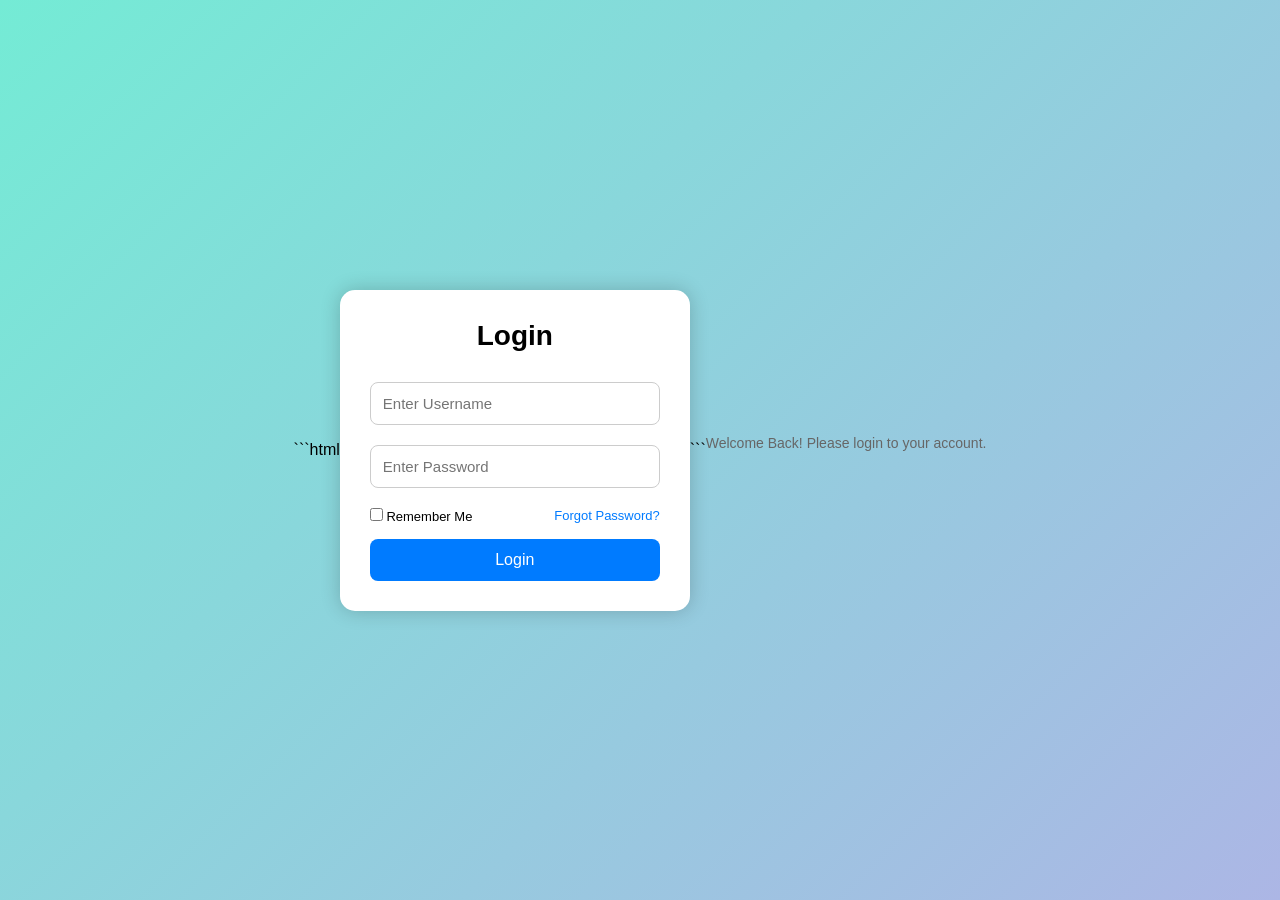
==== index.html @ 907f8bf3 "Added welcome message" ====
```html
<!DOCTYPE html>
<html lang="en">
<head>
    <meta charset="UTF-8">
    <meta name="viewport" content="width=device-width, initial-scale=1.0">

    <title>Login Page</title>

    <!-- CSS File Connect -->
    <link rel="stylesheet" href="style.css">
</head>

<body>

    <div class="login-box">

        <h2>Login</h2>

        <form>

            <input 
                type="text" 
                placeholder="Enter Username"
                required
            >

            <input 
                type="password" 
                placeholder="Enter Password"
                required
            >

            <div class="options">

                <label>
                    <input type="checkbox">
                    Remember Me
                </label>

                <a href="#">Forgot Password?</a>

            </div>

            <button type="submit">
                Login
            </button>

        </form>

    </div>

</body>
</html>
```
<p class="welcome-text">Welcome Back! Please login to your account.</p>
---- style.css ----
* {
    margin: 0;
    padding: 0;
    box-sizing: border-box;
}

body {
    display: flex;
    justify-content: center;
    align-items: center;
    min-height: 100vh;

    font-family: Arial, sans-serif;

    background: linear-gradient(
        135deg,
        #74ebd5,
        #ACB6E5
    );
}

.login-box {
    width: 350px;
    background: white;
    padding: 30px;

    border-radius: 15px;

    box-shadow: 
        0 0 20px rgba(0, 0, 0, 0.2);

    text-align: center;

    transition: 0.3s;
}

.login-box:hover {
    box-shadow: 
        0 0 25px rgba(0, 0, 0, 0.3);
}

h2 {
    margin-bottom: 20px;
    font-size: 28px;
}

input[type="text"],
input[type="password"] {
    width: 100%;

    padding: 12px;
    margin: 10px 0;

    border: 1px solid #ccc;
    border-radius: 8px;

    font-size: 15px;
}

input[type="text"]:focus,
input[type="password"]:focus {
    border: 2px solid #007BFF;
    outline: none;
}

.options {
    display: flex;
    justify-content: space-between;
    align-items: center;

    margin: 10px 0 15px;
    font-size: 13px;
}

.options input {
    width: auto;
}

.options a {
    color: #007BFF;
    text-decoration: none;
}

.options a:hover {
    text-decoration: underline;
}

.remember {
    display: block;
    margin-bottom: 15px;

    font-size: 14px;
}

.remember input {
    width: auto;
}

button {
    width: 100%;

    padding: 12px 25px;

    border: none;
    border-radius: 8px;

    background-color: #007BFF;
    color: white;

    font-size: 16px;
    cursor: pointer;

    transition: 0.3s;
}

button:hover {
    background-color: #0056b3;
    transform: scale(1.05);

    box-shadow: 
        0 0 15px rgba(0, 0, 0, 0.3);
}

/* Responsive Design */

@media (max-width: 480px) {

    .login-box {
        width: 90%;
        padding: 20px;
    }

    h2 {
        font-size: 24px;
    }

    .options {
        flex-direction: column;
        gap: 10px;
    }

    button {
        width: 100%;
    }
}
.welcome-text {
    color: #666;
    font-size: 14px;
    margin-bottom: 15px;
}
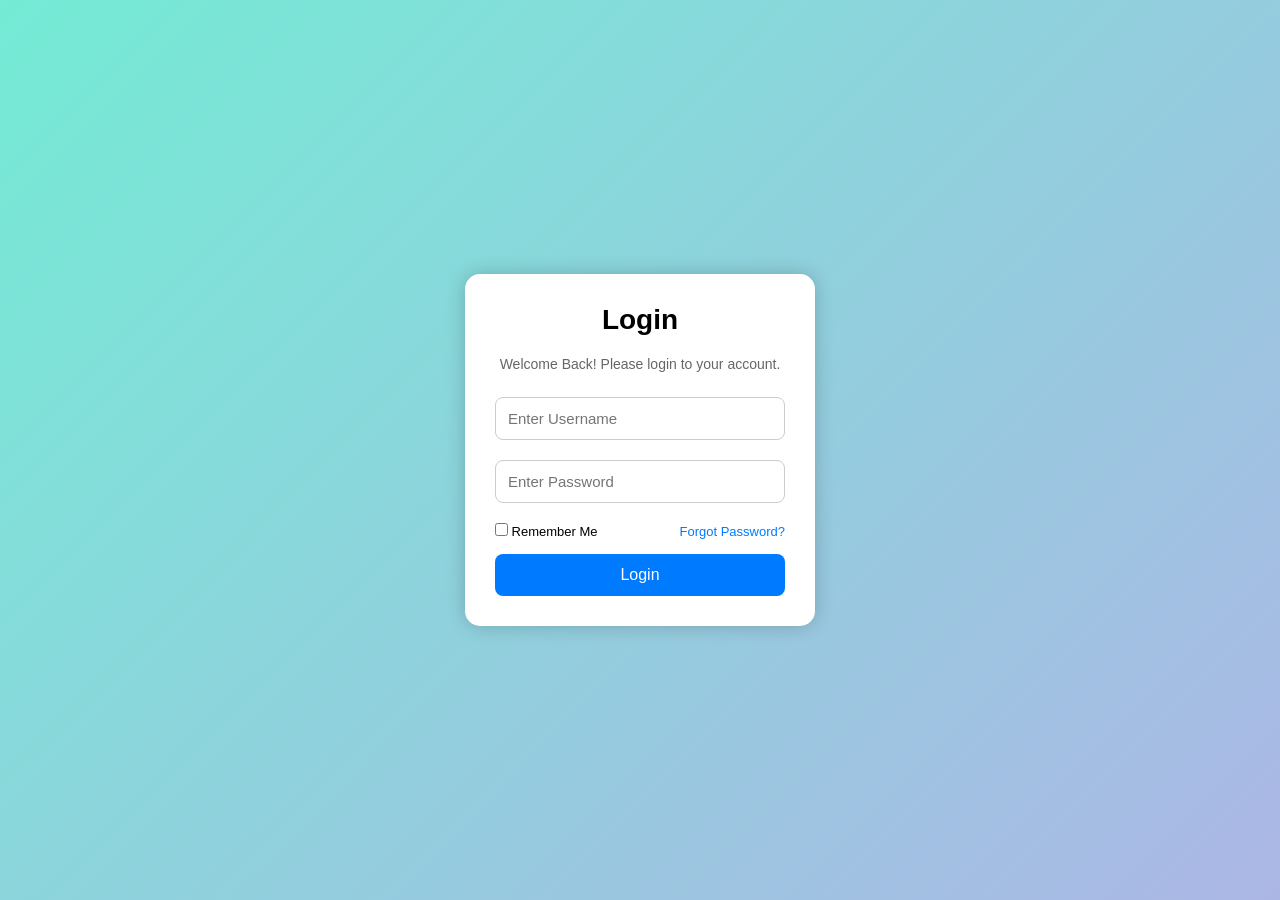
==== commit 829d8135: "Added login validation" ====
--- a/index.html
+++ b/index.html
@@ -1,4 +1,3 @@
-```html
 <!DOCTYPE html>
 <html lang="en">
 <head>
@@ -7,7 +6,6 @@
 
     <title>Login Page</title>
 
-    <!-- CSS File Connect -->
     <link rel="stylesheet" href="style.css">
 </head>
 
@@ -17,16 +15,22 @@
 
         <h2>Login</h2>
 
-        <form>
+        <p class="welcome-text">
+            Welcome Back! Please login to your account.
+        </p>
+
+        <form id="loginForm">
 
             <input 
                 type="text" 
+                id="username"
                 placeholder="Enter Username"
                 required
             >
 
             <input 
                 type="password" 
+                id="password"
                 placeholder="Enter Password"
                 required
             >
@@ -34,7 +38,7 @@
             <div class="options">
 
                 <label>
-                    <input type="checkbox">
+                    <input type="checkbox" id="remember">
                     Remember Me
                 </label>
 
@@ -46,11 +50,42 @@
                 Login
             </button>
 
+            <p id="message"></p>
+
         </form>
 
     </div>
 
+
+    <script>
+
+        document.getElementById("loginForm").addEventListener("submit", function(event) {
+
+            event.preventDefault();
+
+            let username = document.getElementById("username").value;
+            let password = document.getElementById("password").value;
+
+            // Correct Username and Password
+            if (username === "Umesh" && password === "Umesh123") {
+
+                document.getElementById("message").innerHTML =
+                    "Login Successful! 🎉";
+
+                document.getElementById("message").style.color = "green";
+
+            } else {
+
+                document.getElementById("message").innerHTML =
+                    "Invalid Username or Password!";
+
+                document.getElementById("message").style.color = "red";
+
+            }
+
+        });
+
+    </script>
+
 </body>
 </html>
-```
-<p class="welcome-text">Welcome Back! Please login to your account.</p>
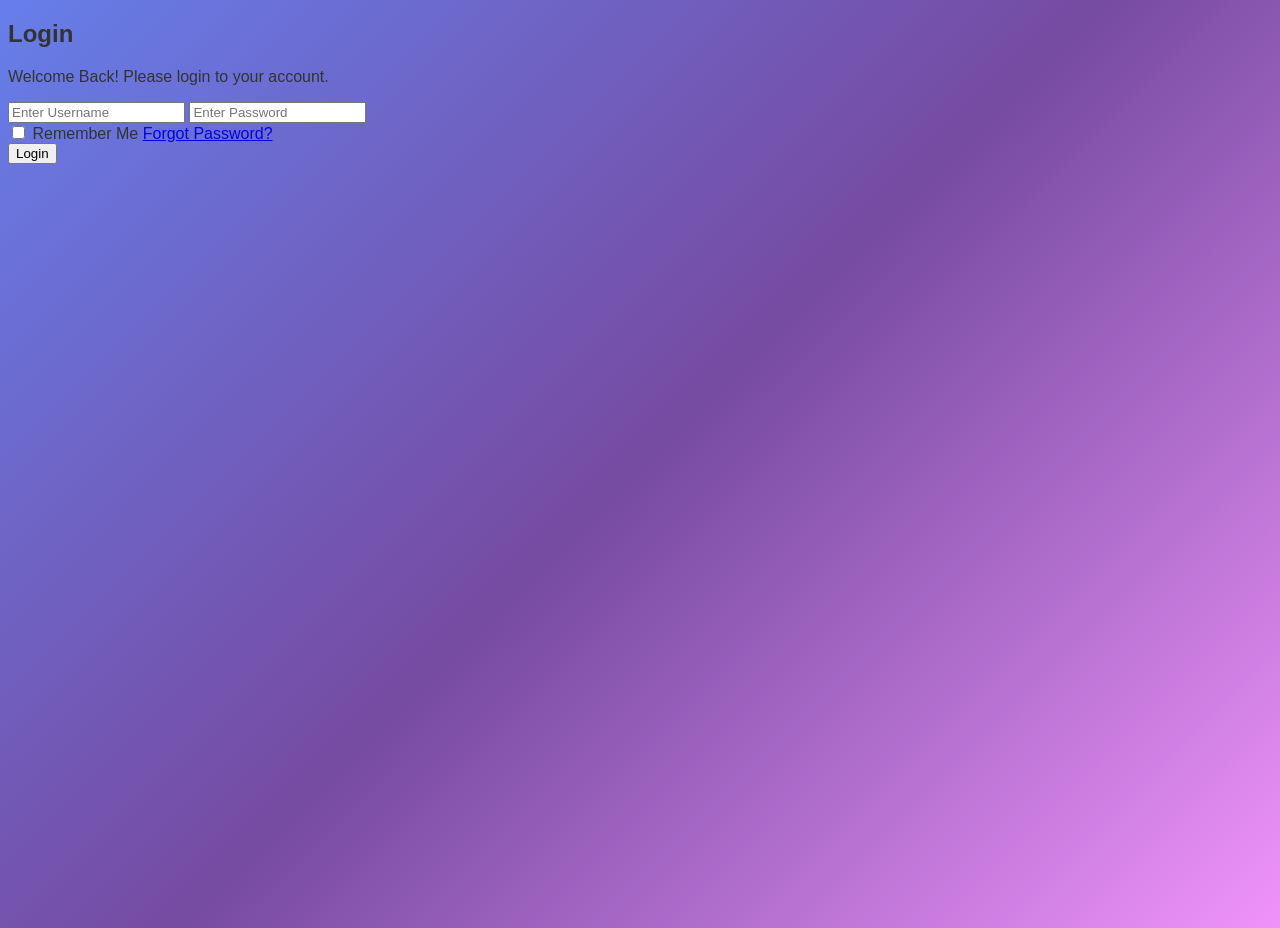
==== commit 017ad629: "Updated project files" ====
--- a/index.html
+++ b/index.html
@@ -1,5 +1,6 @@
 <!DOCTYPE html>
 <html lang="en">
+
 <head>
     <meta charset="UTF-8">
     <meta name="viewport" content="width=device-width, initial-scale=1.0">
@@ -66,16 +67,14 @@
             let username = document.getElementById("username").value;
             let password = document.getElementById("password").value;
 
-            // Correct Username and Password
             if (username === "Umesh" && password === "Umesh123") {
 
-                document.getElementById("message").innerHTML =
-                    "Login Successful! 🎉";
-
-                document.getElementById("message").style.color = "green";
+                // Successful Login
+                window.location.href = "dashboard.html";
 
             } else {
 
+                // Wrong Username or Password
                 document.getElementById("message").innerHTML =
                     "Invalid Username or Password!";
 
@@ -88,4 +87,5 @@
     </script>
 
 </body>
-</html>
+
+</html>
--- a/style.css
+++ b/style.css
@@ -1,3 +1,5 @@
+<style>
+
 * {
     margin: 0;
     padding: 0;
@@ -5,146 +7,233 @@
 }
 
 body {
-    display: flex;
-    justify-content: center;
-    align-items: center;
+    font-family: Arial, sans-serif;
     min-height: 100vh;
-
-    font-family: Arial, sans-serif;
 
     background: linear-gradient(
         135deg,
-        #74ebd5,
-        #ACB6E5
+        #667eea,
+        #764ba2,
+        #f093fb
     );
-}
-
-.login-box {
-    width: 350px;
-    background: white;
-    padding: 30px;
-
-    border-radius: 15px;
-
-    box-shadow: 
-        0 0 20px rgba(0, 0, 0, 0.2);
-
-    text-align: center;
-
-    transition: 0.3s;
-}
-
-.login-box:hover {
-    box-shadow: 
-        0 0 25px rgba(0, 0, 0, 0.3);
-}
-
-h2 {
-    margin-bottom: 20px;
-    font-size: 28px;
-}
-
-input[type="text"],
-input[type="password"] {
-    width: 100%;
-
-    padding: 12px;
-    margin: 10px 0;
-
-    border: 1px solid #ccc;
-    border-radius: 8px;
-
-    font-size: 15px;
-}
-
-input[type="text"]:focus,
-input[type="password"]:focus {
-    border: 2px solid #007BFF;
-    outline: none;
-}
-
-.options {
+
+    color: #333;
+}
+
+/* Navigation Bar */
+
+nav {
+    background: rgba(255, 255, 255, 0.15);
+
+    backdrop-filter: blur(10px);
+
+    color: white;
+
+    padding: 18px 35px;
+
     display: flex;
     justify-content: space-between;
     align-items: center;
 
-    margin: 10px 0 15px;
-    font-size: 13px;
-}
-
-.options input {
-    width: auto;
-}
-
-.options a {
-    color: #007BFF;
+    box-shadow: 0 4px 15px rgba(0, 0, 0, 0.2);
+}
+
+nav h2 {
+    font-size: 24px;
+}
+
+nav ul {
+    list-style: none;
+
+    display: flex;
+    align-items: center;
+
+    gap: 25px;
+}
+
+nav ul li a {
+    color: white;
+
     text-decoration: none;
-}
-
-.options a:hover {
-    text-decoration: underline;
-}
-
-.remember {
-    display: block;
+
+    font-size: 16px;
+
+    transition: 0.3s;
+}
+
+nav ul li a:hover {
+    color: #ffeaa7;
+
+    transform: scale(1.1);
+}
+
+/* Main Content */
+
+.container {
+    padding: 60px 20px;
+
+    text-align: center;
+}
+
+.container h1 {
+    color: white;
+
+    font-size: 38px;
+
     margin-bottom: 15px;
 
+    text-shadow:
+        0 3px 10px rgba(0, 0, 0, 0.3);
+}
+
+.container > p {
+    color: white;
+
+    font-size: 20px;
+
+    margin-bottom: 40px;
+}
+
+/* Cards */
+
+.cards {
+    display: flex;
+
+    justify-content: center;
+
+    gap: 30px;
+
+    flex-wrap: wrap;
+}
+
+.card {
+    width: 260px;
+
+    padding: 35px 25px;
+
+    border-radius: 20px;
+
+    background: rgba(255, 255, 255, 0.9);
+
+    box-shadow:
+        0 10px 30px rgba(0, 0, 0, 0.2);
+
+    transition: 0.4s;
+
+    border-top: 5px solid #667eea;
+}
+
+.card:hover {
+    transform: translateY(-12px) scale(1.03);
+
+    box-shadow:
+        0 20px 40px rgba(0, 0, 0, 0.3);
+}
+
+.card h3 {
+    font-size: 22px;
+
+    color: #764ba2;
+
+    margin-bottom: 15px;
+}
+
+.card p {
+    font-size: 15px;
+
+    color: #666;
+
+    line-height: 1.6;
+}
+
+/* Different Card Colors */
+
+.card:nth-child(1) {
+    border-top-color: #ff6b6b;
+}
+
+.card:nth-child(1) h3 {
+    color: #ff6b6b;
+}
+
+.card:nth-child(2) {
+    border-top-color: #00b894;
+}
+
+.card:nth-child(2) h3 {
+    color: #00b894;
+}
+
+.card:nth-child(3) {
+    border-top-color: #0984e3;
+}
+
+.card:nth-child(3) h3 {
+    color: #0984e3;
+}
+
+/* Logout Button */
+
+.logout-btn {
+    background: linear-gradient(
+        135deg,
+        #ff416c,
+        #ff4b2b
+    );
+
+    color: white;
+
+    border: none;
+
+    padding: 10px 20px;
+
+    border-radius: 20px;
+
+    cursor: pointer;
+
     font-size: 14px;
-}
-
-.remember input {
-    width: auto;
-}
-
-button {
-    width: 100%;
-
-    padding: 12px 25px;
-
-    border: none;
-    border-radius: 8px;
-
-    background-color: #007BFF;
-    color: white;
-
-    font-size: 16px;
-    cursor: pointer;
 
     transition: 0.3s;
 }
 
-button:hover {
-    background-color: #0056b3;
-    transform: scale(1.05);
-
-    box-shadow: 
-        0 0 15px rgba(0, 0, 0, 0.3);
+.logout-btn:hover {
+    transform: scale(1.1);
+
+    box-shadow:
+        0 5px 15px rgba(255, 65, 108, 0.5);
 }
 
 /* Responsive Design */
 
-@media (max-width: 480px) {
-
-    .login-box {
+@media (max-width: 768px) {
+
+    nav {
+        flex-direction: column;
+
+        gap: 15px;
+
+        text-align: center;
+    }
+
+    nav ul {
+        flex-wrap: wrap;
+
+        justify-content: center;
+    }
+
+    .container {
+        padding: 40px 15px;
+    }
+
+    .container h1 {
+        font-size: 28px;
+    }
+
+    .card {
         width: 90%;
-        padding: 20px;
-    }
-
-    h2 {
-        font-size: 24px;
-    }
-
-    .options {
-        flex-direction: column;
-        gap: 10px;
-    }
-
-    button {
-        width: 100%;
-    }
-}
-.welcome-text {
-    color: #666;
-    font-size: 14px;
-    margin-bottom: 15px;
-}+        max-width: 350px;
+    }
+
+}
+
+</style>
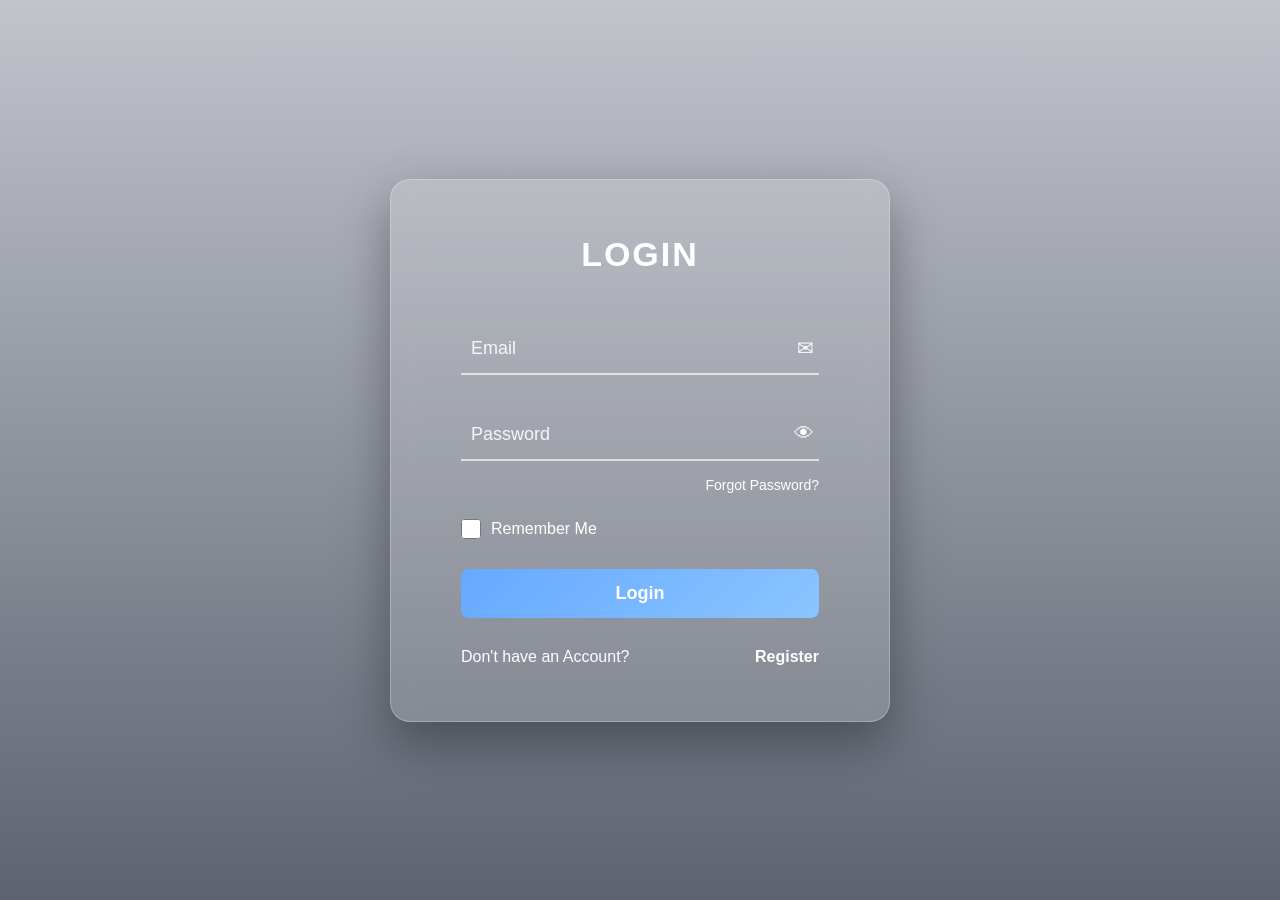
==== commit 08bdda04: "Updated modern glass login page" ====
--- a/index.html
+++ b/index.html
@@ -2,90 +2,268 @@
 <html lang="en">
 
 <head>
+
     <meta charset="UTF-8">
-    <meta name="viewport" content="width=device-width, initial-scale=1.0">
-
-    <title>Login Page</title>
-
-    <link rel="stylesheet" href="style.css">
+
+    <meta name="viewport"
+          content="width=device-width, initial-scale=1.0">
+
+    <title>Umesh Login Page</title>
+
+    <link rel="stylesheet"
+          href="style.css">
+
 </head>
 
+
 <body>
 
-    <div class="login-box">
-
-        <h2>Login</h2>
-
-        <p class="welcome-text">
-            Welcome Back! Please login to your account.
-        </p>
-
-        <form id="loginForm">
-
-            <input 
-                type="text" 
-                id="username"
-                placeholder="Enter Username"
-                required
-            >
-
-            <input 
-                type="password" 
-                id="password"
-                placeholder="Enter Password"
-                required
-            >
-
-            <div class="options">
-
-                <label>
-                    <input type="checkbox" id="remember">
-                    Remember Me
-                </label>
-
-                <a href="#">Forgot Password?</a>
-
-            </div>
-
-            <button type="submit">
-                Login
-            </button>
-
-            <p id="message"></p>
-
-        </form>
+
+    <!-- Login Container -->
+
+    <div class="login-container">
+
+
+        <div class="login-box">
+
+
+            <!-- Title -->
+
+            <h1>LOGIN</h1>
+
+
+            <!-- Login Form -->
+
+            <form id="loginForm">
+
+
+                <!-- Username -->
+
+                <div class="input-box">
+
+                    <input
+                        type="text"
+                        id="username"
+                        placeholder="Email"
+                        required
+                    >
+
+                    <span>✉</span>
+
+                </div>
+
+
+                <!-- Password -->
+
+                <div class="input-box">
+
+                    <input
+                        type="password"
+                        id="password"
+                        placeholder="Password"
+                        required
+                    >
+
+                    <span
+                        class="password-icon"
+                        onclick="togglePassword()">
+
+                        👁
+
+                    </span>
+
+                </div>
+
+
+                <!-- Forgot Password -->
+
+                <div class="forgot">
+
+                    <a href="#">
+                        Forgot Password?
+                    </a>
+
+                </div>
+
+
+                <!-- Remember Me -->
+
+                <div class="remember">
+
+                    <label>
+
+                        <input
+                            type="checkbox"
+                            id="remember"
+                        >
+
+                        <span>
+                            Remember Me
+                        </span>
+
+                    </label>
+
+                </div>
+
+
+                <!-- Login Button -->
+
+                <button
+                    type="submit"
+                    class="login-btn">
+
+                    Login
+
+                </button>
+
+
+                <!-- Message -->
+
+                <p id="message"></p>
+
+
+                <!-- Register -->
+
+                <div class="register">
+
+                    <span>
+                        Don't have an Account?
+                    </span>
+
+                    <a href="#">
+                        Register
+                    </a>
+
+                </div>
+
+
+            </form>
+
+
+        </div>
+
 
     </div>
 
 
+    <!-- JavaScript -->
+
     <script>
 
-        document.getElementById("loginForm").addEventListener("submit", function(event) {
+
+        // Login Validation
+
+        document
+        .getElementById("loginForm")
+        .addEventListener("submit", function(event) {
+
 
             event.preventDefault();
 
-            let username = document.getElementById("username").value;
-            let password = document.getElementById("password").value;
-
-            if (username === "Umesh" && password === "Umesh123") {
-
-                // Successful Login
-                window.location.href = "dashboard.html";
-
-            } else {
-
-                // Wrong Username or Password
-                document.getElementById("message").innerHTML =
-                    "Invalid Username or Password!";
-
-                document.getElementById("message").style.color = "red";
-
-            }
+
+            let username =
+                document
+                .getElementById("username")
+                .value;
+
+
+            let password =
+                document
+                .getElementById("password")
+                .value;
+
+
+            // Correct Login
+
+            if (
+                username === "Umesh" &&
+                password === "Umesh123"
+            ) {
+
+
+                document
+                .getElementById("message")
+                .innerHTML =
+                "Login Successful! 🎉";
+
+
+                document
+                .getElementById("message")
+                .style.color =
+                "#00ff88";
+
+
+                // Go to Dashboard
+
+                setTimeout(function() {
+
+                    window.location.href =
+                    "dashboard.html";
+
+                }, 500);
+
+
+            }
+
+            else {
+
+
+                document
+                .getElementById("message")
+                .innerHTML =
+                "Invalid Username or Password!";
+
+
+                document
+                .getElementById("message")
+                .style.color =
+                "#ff4d6d";
+
+
+            }
+
 
         });
 
+
+
+        // Show / Hide Password
+
+        function togglePassword() {
+
+
+            let password =
+                document
+                .getElementById("password");
+
+
+            if (
+                password.type === "password"
+            ) {
+
+
+                password.type =
+                "text";
+
+
+            }
+
+            else {
+
+
+                password.type =
+                "password";
+
+
+            }
+
+
+        }
+
+
     </script>
 
+
 </body>
 
 </html>
--- a/style.css
+++ b/style.css
@@ -1,239 +1,458 @@
-<style>
+/* =========================
+   RESET
+========================= */
 
 * {
+
     margin: 0;
+
     padding: 0;
+
     box-sizing: border-box;
-}
+
+}
+
+
+/* =========================
+   BODY
+========================= */
 
 body {
-    font-family: Arial, sans-serif;
+
     min-height: 100vh;
 
-    background: linear-gradient(
-        135deg,
-        #667eea,
-        #764ba2,
-        #f093fb
-    );
-
-    color: #333;
-}
-
-/* Navigation Bar */
-
-nav {
-    background: rgba(255, 255, 255, 0.15);
-
-    backdrop-filter: blur(10px);
-
-    color: white;
-
-    padding: 18px 35px;
+    font-family:
+        Arial,
+        sans-serif;
+
+    background-image:
+        linear-gradient(
+            rgba(10, 20, 50, 0.25),
+            rgba(5, 15, 35, 0.65)
+        ),
+        url("mountain.jpg");
+
+    background-size: cover;
+
+    background-position: center;
+
+    background-repeat: no-repeat;
+
+}
+
+
+/* =========================
+   LOGIN CONTAINER
+========================= */
+
+.login-container {
+
+    min-height: 100vh;
 
     display: flex;
-    justify-content: space-between;
+
+    justify-content: center;
+
     align-items: center;
 
-    box-shadow: 0 4px 15px rgba(0, 0, 0, 0.2);
-}
-
-nav h2 {
-    font-size: 24px;
-}
-
-nav ul {
-    list-style: none;
+    padding: 20px;
+
+}
+
+
+/* =========================
+   GLASS LOGIN BOX
+========================= */
+
+.login-box {
+
+    width: 500px;
+
+    padding: 55px 70px;
+
+    border-radius: 20px;
+
+    background:
+        rgba(
+            255,
+            255,
+            255,
+            0.15
+        );
+
+    backdrop-filter:
+        blur(12px);
+
+    -webkit-backdrop-filter:
+        blur(12px);
+
+    border:
+        1px solid
+        rgba(
+            255,
+            255,
+            255,
+            0.25
+        );
+
+    box-shadow:
+        0 20px 50px
+        rgba(
+            0,
+            0,
+            0,
+            0.35
+        );
+
+}
+
+
+/* =========================
+   TITLE
+========================= */
+
+.login-box h1 {
+
+    text-align: center;
+
+    color: white;
+
+    font-size: 34px;
+
+    letter-spacing: 2px;
+
+    margin-bottom: 50px;
+
+}
+
+
+/* =========================
+   INPUT BOX
+========================= */
+
+.input-box {
+
+    position: relative;
+
+    margin-bottom: 35px;
+
+}
+
+
+/* INPUT */
+
+.input-box input {
+
+    width: 100%;
+
+    padding:
+        14px
+        40px
+        14px
+        10px;
+
+    background:
+        transparent;
+
+    border: none;
+
+    border-bottom:
+        2px solid
+        rgba(
+            255,
+            255,
+            255,
+            0.65
+        );
+
+    outline: none;
+
+    color: white;
+
+    font-size: 18px;
+
+}
+
+
+/* PLACEHOLDER */
+
+.input-box input::placeholder {
+
+    color:
+        rgba(
+            255,
+            255,
+            255,
+            0.9
+        );
+
+    font-size: 18px;
+
+}
+
+
+/* INPUT FOCUS */
+
+.input-box input:focus {
+
+    border-bottom:
+        2px solid
+        white;
+
+}
+
+
+/* ICON */
+
+.input-box span {
+
+    position: absolute;
+
+    right: 5px;
+
+    top: 12px;
+
+    color: white;
+
+    font-size: 20px;
+
+    cursor: pointer;
+
+}
+
+
+/* =========================
+   FORGOT PASSWORD
+========================= */
+
+.forgot {
+
+    text-align: right;
+
+    margin-top: -20px;
+
+    margin-bottom: 25px;
+
+}
+
+
+.forgot a {
+
+    color: white;
+
+    text-decoration: none;
+
+    font-size: 14px;
+
+}
+
+
+.forgot a:hover {
+
+    text-decoration: underline;
+
+}
+
+
+/* =========================
+   REMEMBER ME
+========================= */
+
+.remember {
+
+    margin-bottom: 30px;
+
+}
+
+
+.remember label {
 
     display: flex;
+
     align-items: center;
 
-    gap: 25px;
-}
-
-nav ul li a {
-    color: white;
+    gap: 10px;
+
+    color: white;
+
+    font-size: 16px;
+
+    cursor: pointer;
+
+}
+
+
+.remember input {
+
+    width: 20px;
+
+    height: 20px;
+
+    cursor: pointer;
+
+}
+
+
+/* =========================
+   LOGIN BUTTON
+========================= */
+
+.login-btn {
+
+    width: 100%;
+
+    padding: 14px;
+
+    border: none;
+
+    border-radius: 8px;
+
+    background:
+        linear-gradient(
+            135deg,
+            #65a9ff,
+            #8bc4ff
+        );
+
+    color: white;
+
+    font-size: 18px;
+
+    font-weight: bold;
+
+    cursor: pointer;
+
+    transition:
+        0.3s;
+
+}
+
+
+/* BUTTON HOVER */
+
+.login-btn:hover {
+
+    transform:
+        translateY(-3px);
+
+    box-shadow:
+        0 10px 25px
+        rgba(
+            0,
+            0,
+            0,
+            0.3
+        );
+
+}
+
+
+/* =========================
+   MESSAGE
+========================= */
+
+#message {
+
+    text-align: center;
+
+    margin-top: 15px;
+
+    font-size: 15px;
+
+    font-weight: bold;
+
+}
+
+
+/* =========================
+   REGISTER
+========================= */
+
+.register {
+
+    display: flex;
+
+    justify-content:
+        space-between;
+
+    align-items: center;
+
+    margin-top: 30px;
+
+    color: white;
+
+    font-size: 16px;
+
+}
+
+
+.register a {
+
+    color: white;
+
+    font-weight: bold;
 
     text-decoration: none;
 
-    font-size: 16px;
-
-    transition: 0.3s;
-}
-
-nav ul li a:hover {
-    color: #ffeaa7;
-
-    transform: scale(1.1);
-}
-
-/* Main Content */
-
-.container {
-    padding: 60px 20px;
-
-    text-align: center;
-}
-
-.container h1 {
-    color: white;
-
-    font-size: 38px;
-
-    margin-bottom: 15px;
-
-    text-shadow:
-        0 3px 10px rgba(0, 0, 0, 0.3);
-}
-
-.container > p {
-    color: white;
-
-    font-size: 20px;
-
-    margin-bottom: 40px;
-}
-
-/* Cards */
-
-.cards {
-    display: flex;
-
-    justify-content: center;
-
-    gap: 30px;
-
-    flex-wrap: wrap;
-}
-
-.card {
-    width: 260px;
-
-    padding: 35px 25px;
-
-    border-radius: 20px;
-
-    background: rgba(255, 255, 255, 0.9);
-
-    box-shadow:
-        0 10px 30px rgba(0, 0, 0, 0.2);
-
-    transition: 0.4s;
-
-    border-top: 5px solid #667eea;
-}
-
-.card:hover {
-    transform: translateY(-12px) scale(1.03);
-
-    box-shadow:
-        0 20px 40px rgba(0, 0, 0, 0.3);
-}
-
-.card h3 {
-    font-size: 22px;
-
-    color: #764ba2;
-
-    margin-bottom: 15px;
-}
-
-.card p {
-    font-size: 15px;
-
-    color: #666;
-
-    line-height: 1.6;
-}
-
-/* Different Card Colors */
-
-.card:nth-child(1) {
-    border-top-color: #ff6b6b;
-}
-
-.card:nth-child(1) h3 {
-    color: #ff6b6b;
-}
-
-.card:nth-child(2) {
-    border-top-color: #00b894;
-}
-
-.card:nth-child(2) h3 {
-    color: #00b894;
-}
-
-.card:nth-child(3) {
-    border-top-color: #0984e3;
-}
-
-.card:nth-child(3) h3 {
-    color: #0984e3;
-}
-
-/* Logout Button */
-
-.logout-btn {
-    background: linear-gradient(
-        135deg,
-        #ff416c,
-        #ff4b2b
-    );
-
-    color: white;
-
-    border: none;
-
-    padding: 10px 20px;
-
-    border-radius: 20px;
-
-    cursor: pointer;
-
-    font-size: 14px;
-
-    transition: 0.3s;
-}
-
-.logout-btn:hover {
-    transform: scale(1.1);
-
-    box-shadow:
-        0 5px 15px rgba(255, 65, 108, 0.5);
-}
-
-/* Responsive Design */
-
-@media (max-width: 768px) {
-
-    nav {
-        flex-direction: column;
-
-        gap: 15px;
-
-        text-align: center;
+}
+
+
+.register a:hover {
+
+    text-decoration: underline;
+
+}
+
+
+/* =========================
+   RESPONSIVE
+========================= */
+
+@media
+(max-width: 600px) {
+
+
+    .login-box {
+
+        width: 100%;
+
+        padding:
+            40px 25px;
+
     }
 
-    nav ul {
-        flex-wrap: wrap;
-
-        justify-content: center;
+
+    .login-box h1 {
+
+        font-size: 28px;
+
+        margin-bottom: 40px;
+
     }
 
-    .container {
-        padding: 40px 15px;
+
+    .register {
+
+        flex-direction:
+            column;
+
+        gap: 10px;
+
     }
 
-    .container h1 {
-        font-size: 28px;
-    }
-
-    .card {
-        width: 90%;
-        max-width: 350px;
-    }
-
-}
-
-</style>+
+}
+body {
+    min-height: 100vh;
+
+    background-image:
+        linear-gradient(
+            rgba(10, 20, 50, 0.25),
+            rgba(5, 15, 35, 0.65)
+        ),
+        url("mountain.jpg");
+
+    background-size: cover;
+    background-position: center;
+    background-repeat: no-repeat;
+}
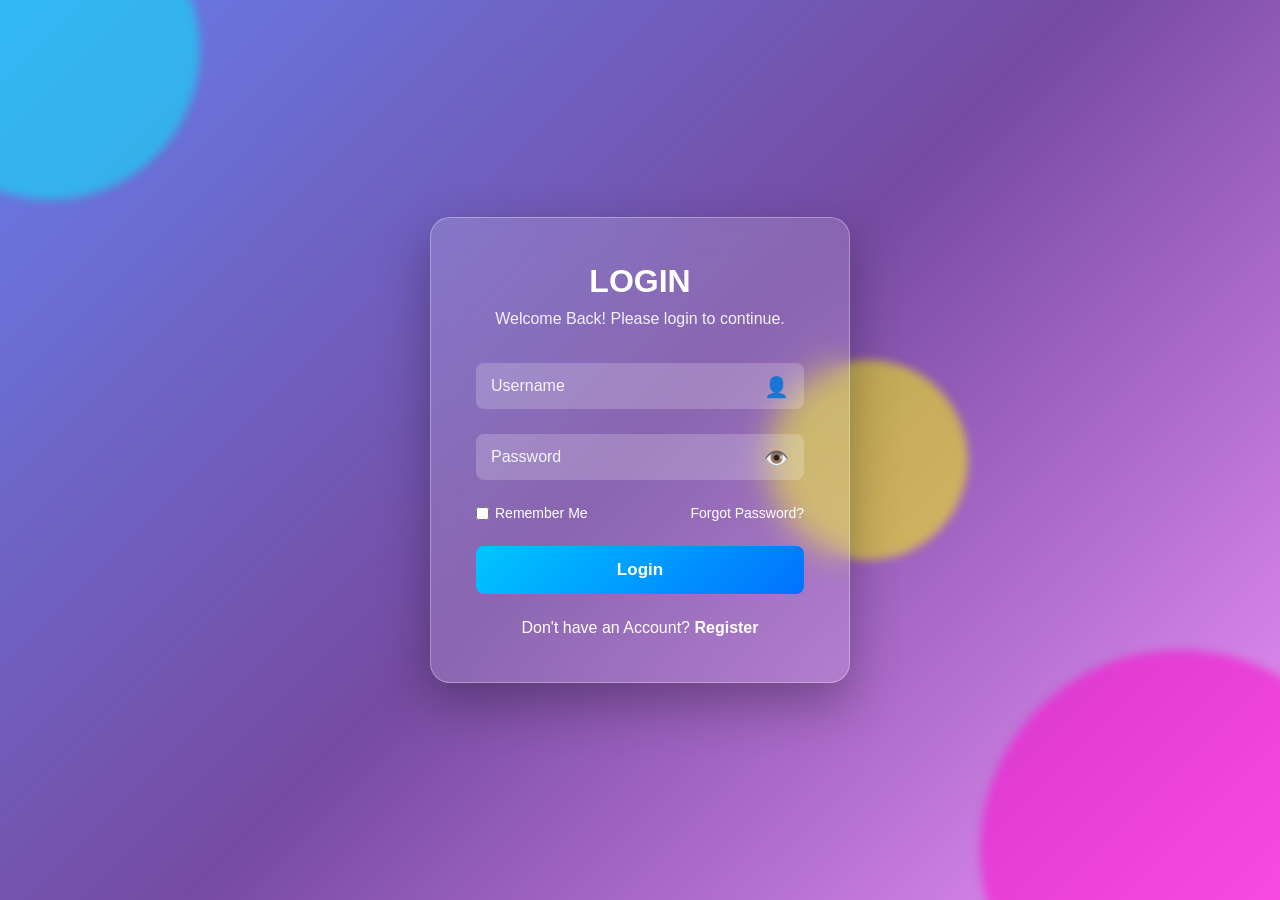
==== commit a06e3684: "Added animated login features" ====
--- a/index.html
+++ b/index.html
@@ -15,27 +15,37 @@
 
 </head>
 
-
 <body>
 
+    <!-- Animated Background -->
+
+    <div class="background">
+
+        <div class="circle circle1"></div>
+
+        <div class="circle circle2"></div>
+
+        <div class="circle circle3"></div>
+
+    </div>
+
 
     <!-- Login Container -->
 
     <div class="login-container">
 
-
         <div class="login-box">
 
-
-            <!-- Title -->
-
             <h1>LOGIN</h1>
 
+            <p class="subtitle">
+                Welcome Back! Please login to continue.
+            </p>
+
 
             <!-- Login Form -->
 
             <form id="loginForm">
-
 
                 <!-- Username -->
 
@@ -44,11 +54,11 @@
                     <input
                         type="text"
                         id="username"
-                        placeholder="Email"
+                        placeholder="Username"
                         required
                     >
 
-                    <span>✉</span>
+                    <span>👤</span>
 
                 </div>
 
@@ -64,31 +74,22 @@
                         required
                     >
 
+                    <!-- Show / Hide Password -->
+
                     <span
                         class="password-icon"
                         onclick="togglePassword()">
 
-                        👁
+                        👁️
 
                     </span>
 
                 </div>
 
 
-                <!-- Forgot Password -->
-
-                <div class="forgot">
-
-                    <a href="#">
-                        Forgot Password?
-                    </a>
-
-                </div>
-
-
-                <!-- Remember Me -->
-
-                <div class="remember">
+                <!-- Options -->
+
+                <div class="options">
 
                     <label>
 
@@ -97,11 +98,18 @@
                             id="remember"
                         >
 
-                        <span>
-                            Remember Me
-                        </span>
+                        Remember Me
 
                     </label>
+
+
+                    <a
+                        href="#"
+                        onclick="forgotPassword()">
+
+                        Forgot Password?
+
+                    </a>
 
                 </div>
 
@@ -136,13 +144,10 @@
 
                 </div>
 
-
             </form>
 
-
         </div>
 
-
     </div>
 
 
@@ -150,42 +155,38 @@
 
     <script>
 
-
-        // Login Validation
+        // =========================
+        // LOGIN VALIDATION
+        // =========================
 
         document
         .getElementById("loginForm")
         .addEventListener("submit", function(event) {
 
-
             event.preventDefault();
-
 
             let username =
                 document
                 .getElementById("username")
                 .value;
 
-
             let password =
                 document
                 .getElementById("password")
                 .value;
 
 
-            // Correct Login
+            // Correct Username & Password
 
             if (
                 username === "Umesh" &&
                 password === "Umesh123"
             ) {
 
-
                 document
                 .getElementById("message")
                 .innerHTML =
-                "Login Successful! 🎉";
-
+                "✅ Login Successful! Welcome Umesh 🎉";
 
                 document
                 .getElementById("message")
@@ -193,77 +194,98 @@
                 "#00ff88";
 
 
-                // Go to Dashboard
+                // Open Dashboard
 
                 setTimeout(function() {
 
                     window.location.href =
                     "dashboard.html";
 
-                }, 500);
-
-
-            }
-
-            else {
-
+                }, 1000);
+
+
+            } else {
 
                 document
                 .getElementById("message")
                 .innerHTML =
-                "Invalid Username or Password!";
-
+                "❌ Invalid Username or Password!";
 
                 document
                 .getElementById("message")
                 .style.color =
                 "#ff4d6d";
 
-
             }
 
-
         });
 
 
-
-        // Show / Hide Password
+        // =========================
+        // SHOW / HIDE PASSWORD
+        // =========================
 
         function togglePassword() {
 
-
             let password =
                 document
                 .getElementById("password");
+
+            let icon =
+                document
+                .querySelector(".password-icon");
 
 
             if (
                 password.type === "password"
             ) {
 
-
-                password.type =
-                "text";
-
+                password.type = "text";
+
+                icon.innerHTML = "🙈";
+
+            } else {
+
+                password.type = "password";
+
+                icon.innerHTML = "👁️";
 
             }
 
-            else {
-
-
-                password.type =
-                "password";
-
+        }
+
+
+        // =========================
+        // FORGOT PASSWORD
+        // =========================
+
+        function forgotPassword() {
+
+            let username =
+                document
+                .getElementById("username")
+                .value;
+
+
+            if (username === "") {
+
+                alert(
+                    "Please enter your username first."
+                );
+
+            } else {
+
+                alert(
+                    "Password reset link will be sent for: "
+                    + username
+                );
 
             }
 
-
         }
 
-
     </script>
 
-
 </body>
 
 </html>
--- a/style.css
+++ b/style.css
@@ -21,22 +21,140 @@
 
     min-height: 100vh;
 
-    font-family:
-        Arial,
-        sans-serif;
-
-    background-image:
+    font-family: Arial, sans-serif;
+
+    overflow: hidden;
+
+    background:
         linear-gradient(
-            rgba(10, 20, 50, 0.25),
-            rgba(5, 15, 35, 0.65)
-        ),
-        url("mountain.jpg");
-
-    background-size: cover;
-
-    background-position: center;
-
-    background-repeat: no-repeat;
+            135deg,
+            #667eea,
+            #764ba2,
+            #f093fb
+        );
+
+}
+
+
+/* =========================
+   ANIMATED BACKGROUND
+========================= */
+
+.background {
+
+    position: fixed;
+
+    width: 100%;
+
+    height: 100%;
+
+    overflow: hidden;
+
+    z-index: 0;
+
+}
+
+
+/* Animated Circles */
+
+.circle {
+
+    position: absolute;
+
+    border-radius: 50%;
+
+    filter: blur(5px);
+
+    opacity: 0.5;
+
+    animation:
+        move 10s infinite alternate ease-in-out;
+
+}
+
+
+/* Circle 1 */
+
+.circle1 {
+
+    width: 300px;
+
+    height: 300px;
+
+    background: #00f2fe;
+
+    top: -100px;
+
+    left: -100px;
+
+}
+
+
+/* Circle 2 */
+
+.circle2 {
+
+    width: 400px;
+
+    height: 400px;
+
+    background: #ff00cc;
+
+    bottom: -150px;
+
+    right: -100px;
+
+    animation-delay: 2s;
+
+}
+
+
+/* Circle 3 */
+
+.circle3 {
+
+    width: 200px;
+
+    height: 200px;
+
+    background: #ffff00;
+
+    top: 40%;
+
+    left: 60%;
+
+    animation-delay: 4s;
+
+}
+
+
+/* Animation */
+
+@keyframes move {
+
+    0% {
+
+        transform:
+            translate(0, 0)
+            scale(1);
+
+    }
+
+    50% {
+
+        transform:
+            translate(100px, -50px)
+            scale(1.2);
+
+    }
+
+    100% {
+
+        transform:
+            translate(-50px, 100px)
+            scale(0.9);
+
+    }
 
 }
 
@@ -47,6 +165,10 @@
 
 .login-container {
 
+    position: relative;
+
+    z-index: 1;
+
     min-height: 100vh;
 
     display: flex;
@@ -61,14 +183,14 @@
 
 
 /* =========================
-   GLASS LOGIN BOX
+   LOGIN BOX
 ========================= */
 
 .login-box {
 
-    width: 500px;
-
-    padding: 55px 70px;
+    width: 420px;
+
+    padding: 45px;
 
     border-radius: 20px;
 
@@ -81,10 +203,10 @@
         );
 
     backdrop-filter:
-        blur(12px);
+        blur(15px);
 
     -webkit-backdrop-filter:
-        blur(12px);
+        blur(15px);
 
     border:
         1px solid
@@ -92,7 +214,7 @@
             255,
             255,
             255,
-            0.25
+            0.3
         );
 
     box-shadow:
@@ -101,8 +223,36 @@
             0,
             0,
             0,
-            0.35
-        );
+            0.3
+        );
+
+    animation:
+        fadeIn 1s ease;
+
+}
+
+
+/* Login Animation */
+
+@keyframes fadeIn {
+
+    from {
+
+        opacity: 0;
+
+        transform:
+            translateY(40px);
+
+    }
+
+    to {
+
+        opacity: 1;
+
+        transform:
+            translateY(0);
+
+    }
 
 }
 
@@ -117,178 +267,146 @@
 
     color: white;
 
-    font-size: 34px;
-
-    letter-spacing: 2px;
-
-    margin-bottom: 50px;
-
-}
-
-
-/* =========================
-   INPUT BOX
+    font-size: 32px;
+
+    margin-bottom: 10px;
+
+}
+
+
+.subtitle {
+
+    text-align: center;
+
+    color: white;
+
+    opacity: 0.9;
+
+    margin-bottom: 35px;
+
+}
+
+
+/* =========================
+   INPUT
 ========================= */
 
 .input-box {
 
     position: relative;
 
-    margin-bottom: 35px;
-
-}
-
-
-/* INPUT */
+    margin-bottom: 25px;
+
+}
+
 
 .input-box input {
 
     width: 100%;
 
-    padding:
-        14px
-        40px
-        14px
-        10px;
+    padding: 14px 45px 14px 15px;
+
+    border: none;
+
+    border-radius: 8px;
+
+    outline: none;
 
     background:
-        transparent;
-
-    border: none;
-
-    border-bottom:
-        2px solid
         rgba(
             255,
             255,
             255,
-            0.65
-        );
-
-    outline: none;
-
-    color: white;
-
-    font-size: 18px;
-
-}
-
-
-/* PLACEHOLDER */
+            0.2
+        );
+
+    color: white;
+
+    font-size: 16px;
+
+}
+
 
 .input-box input::placeholder {
 
-    color:
-        rgba(
-            255,
-            255,
-            255,
-            0.9
-        );
-
-    font-size: 18px;
-
-}
-
-
-/* INPUT FOCUS */
-
-.input-box input:focus {
-
-    border-bottom:
-        2px solid
-        white;
-
-}
-
-
-/* ICON */
+    color: white;
+
+    opacity: 0.9;
+
+}
+
+
+/* Input Icon */
 
 .input-box span {
 
     position: absolute;
 
-    right: 5px;
+    right: 15px;
 
     top: 12px;
 
-    color: white;
-
     font-size: 20px;
 
+    color: white;
+
+}
+
+
+/* Password Icon */
+
+.password-icon {
+
     cursor: pointer;
 
 }
 
 
 /* =========================
-   FORGOT PASSWORD
-========================= */
-
-.forgot {
-
-    text-align: right;
-
-    margin-top: -20px;
+   OPTIONS
+========================= */
+
+.options {
+
+    display: flex;
+
+    justify-content:
+        space-between;
+
+    align-items: center;
 
     margin-bottom: 25px;
 
-}
-
-
-.forgot a {
+    color: white;
+
+    font-size: 14px;
+
+}
+
+
+.options label {
+
+    display: flex;
+
+    align-items: center;
+
+    gap: 6px;
+
+}
+
+
+.options a {
 
     color: white;
 
     text-decoration: none;
 
-    font-size: 14px;
-
-}
-
-
-.forgot a:hover {
+}
+
+
+.options a:hover {
 
     text-decoration: underline;
-
-}
-
-
-/* =========================
-   REMEMBER ME
-========================= */
-
-.remember {
-
-    margin-bottom: 30px;
-
-}
-
-
-.remember label {
-
-    display: flex;
-
-    align-items: center;
-
-    gap: 10px;
-
-    color: white;
-
-    font-size: 16px;
-
-    cursor: pointer;
-
-}
-
-
-.remember input {
-
-    width: 20px;
-
-    height: 20px;
-
-    cursor: pointer;
 
 }
 
@@ -310,25 +428,22 @@
     background:
         linear-gradient(
             135deg,
-            #65a9ff,
-            #8bc4ff
-        );
-
-    color: white;
-
-    font-size: 18px;
+            #00c6ff,
+            #0072ff
+        );
+
+    color: white;
+
+    font-size: 17px;
 
     font-weight: bold;
 
     cursor: pointer;
 
-    transition:
-        0.3s;
-
-}
-
-
-/* BUTTON HOVER */
+    transition: 0.3s;
+
+}
+
 
 .login-btn:hover {
 
@@ -357,8 +472,6 @@
 
     margin-top: 15px;
 
-    font-size: 15px;
-
     font-weight: bold;
 
 }
@@ -370,18 +483,11 @@
 
 .register {
 
-    display: flex;
-
-    justify-content:
-        space-between;
-
-    align-items: center;
-
-    margin-top: 30px;
-
-    color: white;
-
-    font-size: 16px;
+    text-align: center;
+
+    margin-top: 25px;
+
+    color: white;
 
 }
 
@@ -409,50 +515,24 @@
 ========================= */
 
 @media
-(max-width: 600px) {
-
+(max-width: 500px) {
 
     .login-box {
 
         width: 100%;
 
-        padding:
-            40px 25px;
-
-    }
-
-
-    .login-box h1 {
-
-        font-size: 28px;
-
-        margin-bottom: 40px;
-
-    }
-
-
-    .register {
+        padding: 30px 25px;
+
+    }
+
+
+    .options {
 
         flex-direction:
             column;
 
-        gap: 10px;
-
-    }
-
-
-}
-body {
-    min-height: 100vh;
-
-    background-image:
-        linear-gradient(
-            rgba(10, 20, 50, 0.25),
-            rgba(5, 15, 35, 0.65)
-        ),
-        url("mountain.jpg");
-
-    background-size: cover;
-    background-position: center;
-    background-repeat: no-repeat;
+        gap: 15px;
+
+    }
+
 }
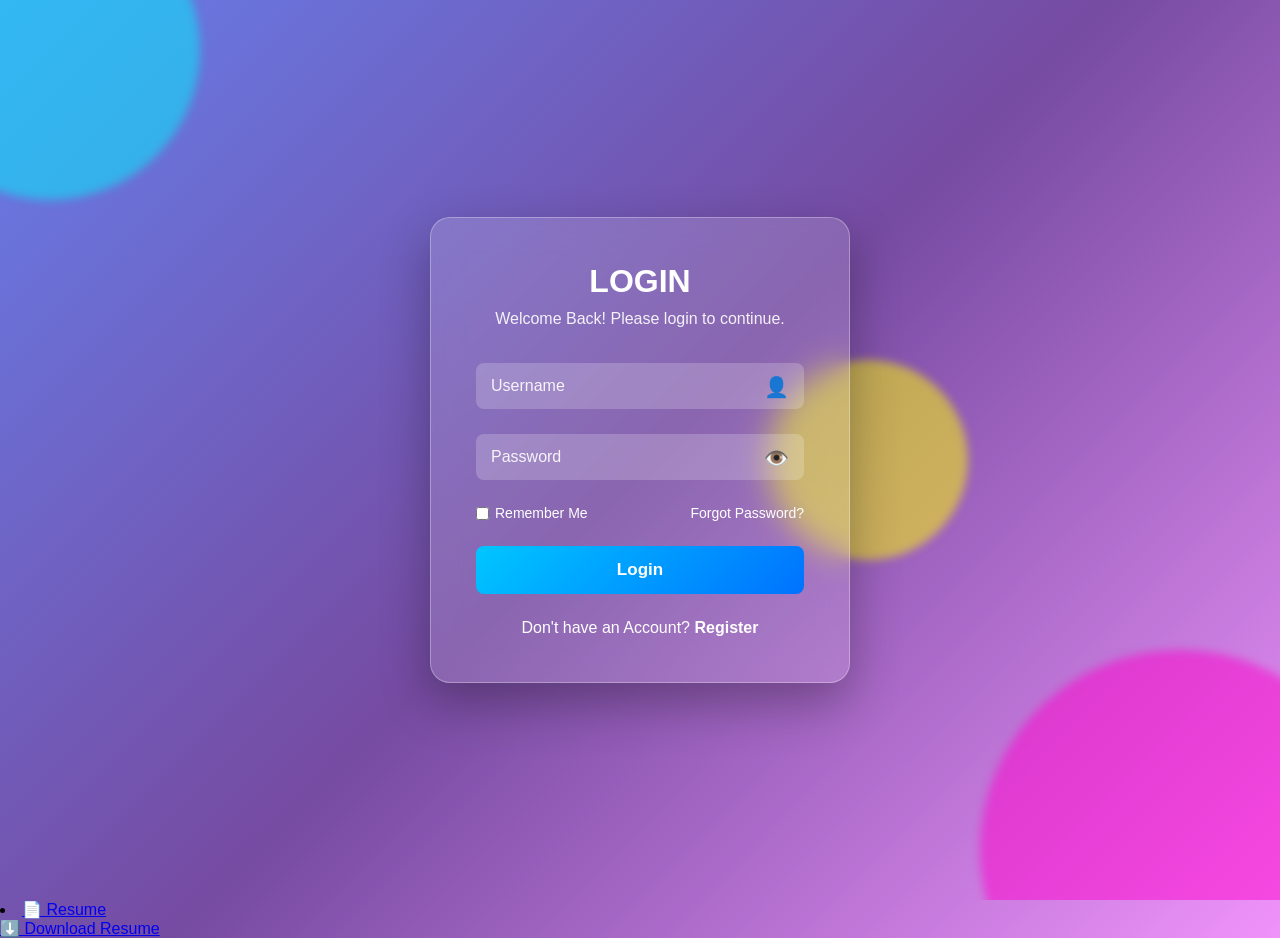
==== commit 962c125f: "Added resume to dashboard" ====
--- a/index.html
+++ b/index.html
@@ -288,4 +288,12 @@
 
 </body>
 
-</html>+</html>
+<li>
+    <a href="Umesh_Kamkhede_Resume.pdf" target="_blank">
+        📄 Resume
+    </a>
+</li>
+<a href="Umesh_Kamkhede_Resume.pdf" download class="resume-btn">
+    ⬇️ Download Resume
+</a>
